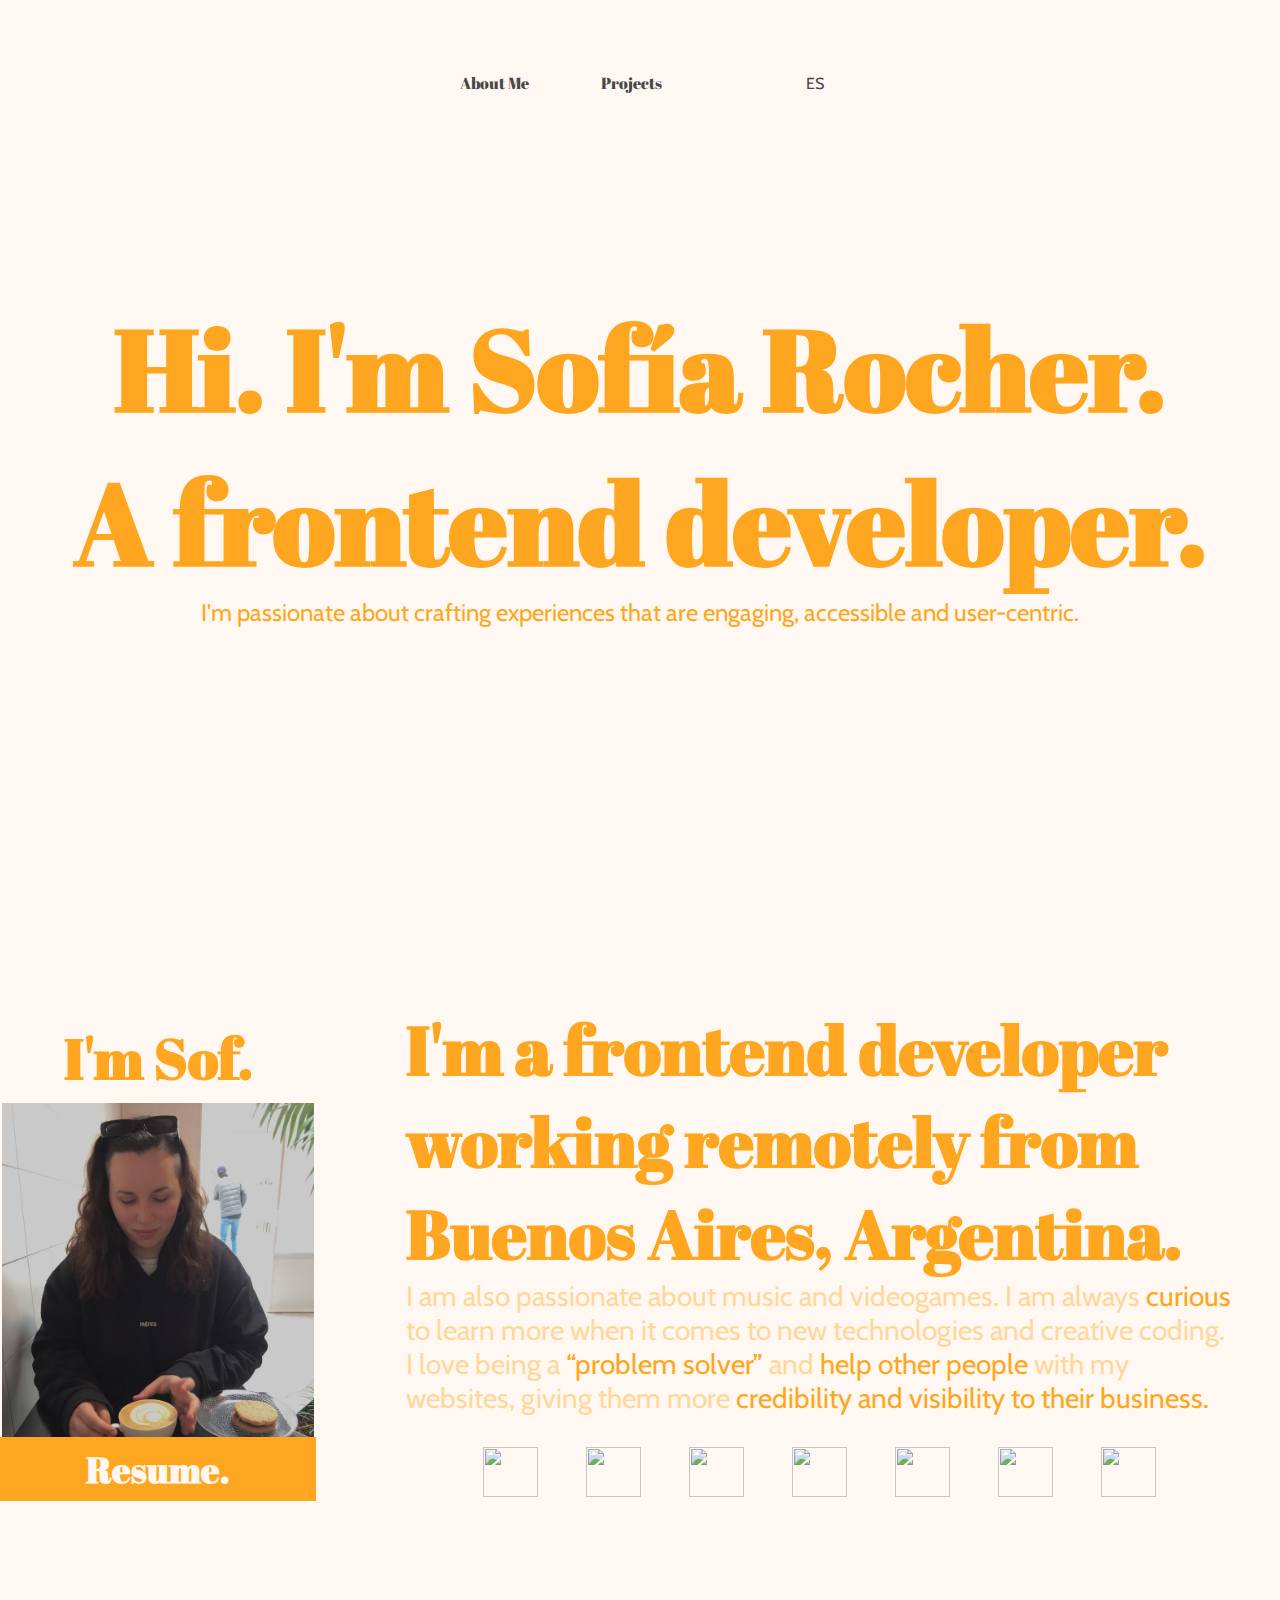
==== en.html @ 91e588a4 "update" ====
<!DOCTYPE html>
<html lang="en">
<head>
    <meta charset="UTF-8">
    <meta name="viewport" content="width=device-width, initial-scale=1.0">
    <link rel="preconnect" href="https://fonts.googleapis.com">
    <link rel="preconnect" href="https://fonts.gstatic.com" crossorigin>
    <link href="https://fonts.googleapis.com/css2?family=Abril+Fatface&display=swap" rel="stylesheet">
    <link rel="preconnect" href="https://fonts.googleapis.com">
    <link rel="preconnect" href="https://fonts.gstatic.com" crossorigin>
    <link href="https://fonts.googleapis.com/css2?family=Cabin&display=swap" rel="stylesheet">
    <script src="https://kit.fontawesome.com/5a0b75ca10.js" crossorigin="anonymous"></script>
    <link rel="stylesheet" href="styles.css">
    <script src="app.js" defer></script>
    <title>Sofia Rocher</title>
</head>
<body class="light">
    <section id="home" >
        <nav class="navbar__container dark">
            <ul class="navbar__container--links title">
                <li class="navbar__container--link"><a href="#about">About Me</a></li>
                <li class="navbar__container--link"><a href="#proyecto">Projects</a></li>
                <li class="navbar__container--link">
                    <i class="fa-solid fa-moon"></i>
                </li>
                <li class="navbar__container--link text"><a href="index.html">ES</a></li>
            </ul>
        </nav>
        <div class="home__title orange">
            <h4 class="title home__title--intro">Hi. I'm Sofía Rocher.<br> A frontend developer. </h4>
            <p class="home__para text">I'm  passionate about crafting experiences that are engaging, accessible and user-centric. </p>
        </div>
    </section>
    <section id="about" class="row">
        <div class="about__me">
            <h4 class="about__me--title orange title">I'm Sof.</h4>
            <img src="assets/me.jpg" alt="" class="about__me--pic">
            <h5 class="about__cv"><a class="about__me--text-en light title" href="/assets/Sofía Rocher - Resume.pdf" target="_blank">Resume.</a></h5>
            <div class="about__me-container--links">
                <ul class="about__me--links">
                    <li><a href="https://www.linkedin.com/in/sofiarocher/" target="_blank"><i class="fa-brands fa-linkedin-in"></i></a></li>
                    <li><a href="mailto:sofirocher_@hotmail.com" target="_blank"><i class="fa-regular fa-envelope"></i></a></li>
                    <li><a href="https://github.com/sofiarocher" target="_blank"><i class="fa-brands fa-github"></i></a></li>
                </ul>
            </div>
        </div>
        <div class="about__text">
            <h4 class="orange about__text--title title">I'm a frontend developer working remotely from Buenos Aires, Argentina.</h4>
            <p class="light-orange about__text--para text">I am also passionate about music and videogames. I am always <span class="orange">curious</span> to learn more when it comes to new technologies and creative coding. 
                    I love being a <span class="orange">“problem solver”</span> and <span class="orange"> help other people </span> with my websites, giving them more <span class="orange">credibility and visibility to their business.</span> 
            </p>                 
            <div class="tech__stack--list">
                <div class="tech__stack--container">
                    <figure class="tech__stack--img">
                        <img src="https://cdn.worldvectorlogo.com/logos/html-1.svg" alt="">
                    </figure>
                    <b class="tech__stack--para html--text text">HTML</b>
                </div>
                <div class="tech__stack--container">
                    <figure class="tech__stack--img">
                        <img src="https://upload.wikimedia.org/wikipedia/commons/thumb/6/62/CSS3_logo.svg/250px-CSS3_logo.svg.png" alt=""> 
                    </figure>
                    <b class="tech__stack--para css--text text">CSS</b>
                </div>
                <div class="tech__stack--container">
                    <figure class="tech__stack--img">
                        <img src="https://upload.wikimedia.org/wikipedia/commons/thumb/6/6a/JavaScript-logo.png/800px-JavaScript-logo.png" alt="">
                    </figure>
                    <b class="tech__stack--para js--text text">Javascript</b>
                </div>
                <div class="tech__stack--container">
                    <figure class="tech__stack--img">
                        <img src="https://upload.wikimedia.org/wikipedia/commons/thumb/a/a7/React-icon.svg/2300px-React-icon.svg.png" alt="">
                    </figure>
                    <b class="tech__stack--para react--text text">React</b>
                </div>
                <div class="tech__stack--container">
                    <figure class="tech__stack--img">
                        <img src="https://upload.wikimedia.org/wikipedia/commons/4/46/Touchicon-180.png" alt="">
                    </figure>
                    <b class="tech__stack--para fire--text text">Firebase</b>
                </div>
                <div class="tech__stack--container">
                    <figure class="tech__stack--img">
                        <img src="https://upload.wikimedia.org/wikipedia/commons/d/dc/Logo_material_design.svg" alt="">
                    </figure>
                    <b class="tech__stack--para material--text text">Material UI</b>
                </div>
                <div class="tech__stack--container">
                    <figure class="tech__stack--img">
                        <img src="https://upload.wikimedia.org/wikipedia/commons/thumb/0/03/Git_format.png/640px-Git_format.png" alt="">
                    </figure>
                    <b class="tech__stack--para git--text text">Git Control</b>
                </div>
            </div>    
        </div>
    </section>
    
</body>
</html>
---- styles.css ----
* {
    margin: 0;
    padding: 0;
    box-sizing: border-box;
    scroll-behavior: smooth;
}

.orange {
    color: #ffa620
}

.dark {
    color: #474747
}

.light {
    background-color: #fff8f2;
    color: #fff8f2;
}

.light-orange {
    color: #ffd79a;
}

.title {
    font-family: 'Abril Fatface';
}

.text {
    font-family: 'Cabin', sans-serif;
}

.row {
    max-width: 1400px;
    margin: 0 auto;
}

a {
    text-decoration: none;
    color: #474747;
}


/* home */
#home {
    margin-top: 68px;
    position: relative;
}
.navbar__container {
    max-width: 400px;
    margin: auto;
    padding: 4px 16px;
    position: static;
}

.navbar__container--links {
    display: flex;
    justify-content: space-between;
    align-items: center;
    flex-direction: row;
    list-style-type: none;
    margin-left: 4px;
}

.home__title {
    display: flex;
    align-items: center;
    justify-content: center;
    flex-direction: column;
    text-align: center;
    height: 80vh;
}

.home__title--intro {
    font-size: 114px;
}

.home__para {
    font-size: 24px;
}

/* about */

#about {
    display: flex;
    align-items: center;
    justify-content: center;
    text-align: center;
    height: 100vh;
}

.about__me {
    margin-right: 90px;
}

.about__me--title {
    font-size: 56px;
    margin-bottom: 8px;
}

.about__me--pic {
    height: 350px;
}

.about__cv {
    display: flex;
    align-items: center;
    justify-content: center;
    height: 24px; 
}

.about__me--text {
    font-size: 36px;
    text-decoration: none;
    background-color: #ffa620;
    padding: 8px 53px; 
}

.about__me--text-en {
    font-size: 36px;
    text-decoration: none;
    background-color: #ffa620;
    padding: 8px 86px; 
}

.about__me--links {
    list-style: none;
    display: flex;
    font-size: 36px;
    width: 250px;
    justify-content: space-around;
    align-items: center;
    margin-top: 36px;
    margin-left: 28px;
    text-decoration: none;
}

.about__me--links li a i {
    color: #ffd79a;
}

.about__me--links li a:hover i {
    color: #ffa620;
}

.about__text {
    width: 1300px;
    margin-right: 48px;
    text-align: start;
}

.about__text--title {
    font-size: 68px;
}

.about__text--para {
    font-size: 28px;
}

.tech__stack--list {
    display: flex;
    flex-wrap: nowrap;
    justify-content: center;
}

.tech__stack--container {
    display: flex;
    justify-content: center;
    position: relative;
}

.tech__stack--img {
    margin: 32px 24px;
    text-align: center;    
    transition: all 300ms;
}

.tech__stack--container:hover .tech__stack--img:hover {
    filter: brightness(75%);
    opacity: 0.85;
    transform: scale(0.9);
}

.tech__stack--img img {
    width: 55px;
    height: 50px;
    opacity: 0.9;
}

.tech__stack--para {
    position: absolute;
    bottom: 0;
    transform: scale(0);
    transition: all 300ms;
    font-size: 14px;
    opacity: 0; 
}   

.tech__stack--container:hover .tech__stack--para {
    transform: scale(1);
    opacity: 1;
} 

.html--text {
    color: #ee600e;
}

.css--text {
    color: rgb(22, 75, 234);
}

.js--text {
    color: rgb(239, 197, 12);
}

.react--text {
    color: rgb(17, 218, 244);
}
.fire--text {
    color: rgb(244, 131, 17);
}
.git--text {
    color: rgb(57, 57, 57);
}
.material--text {
    color: rgb(14, 79, 164);
}
.api--text {
    color: rgb(57, 57, 57);
}
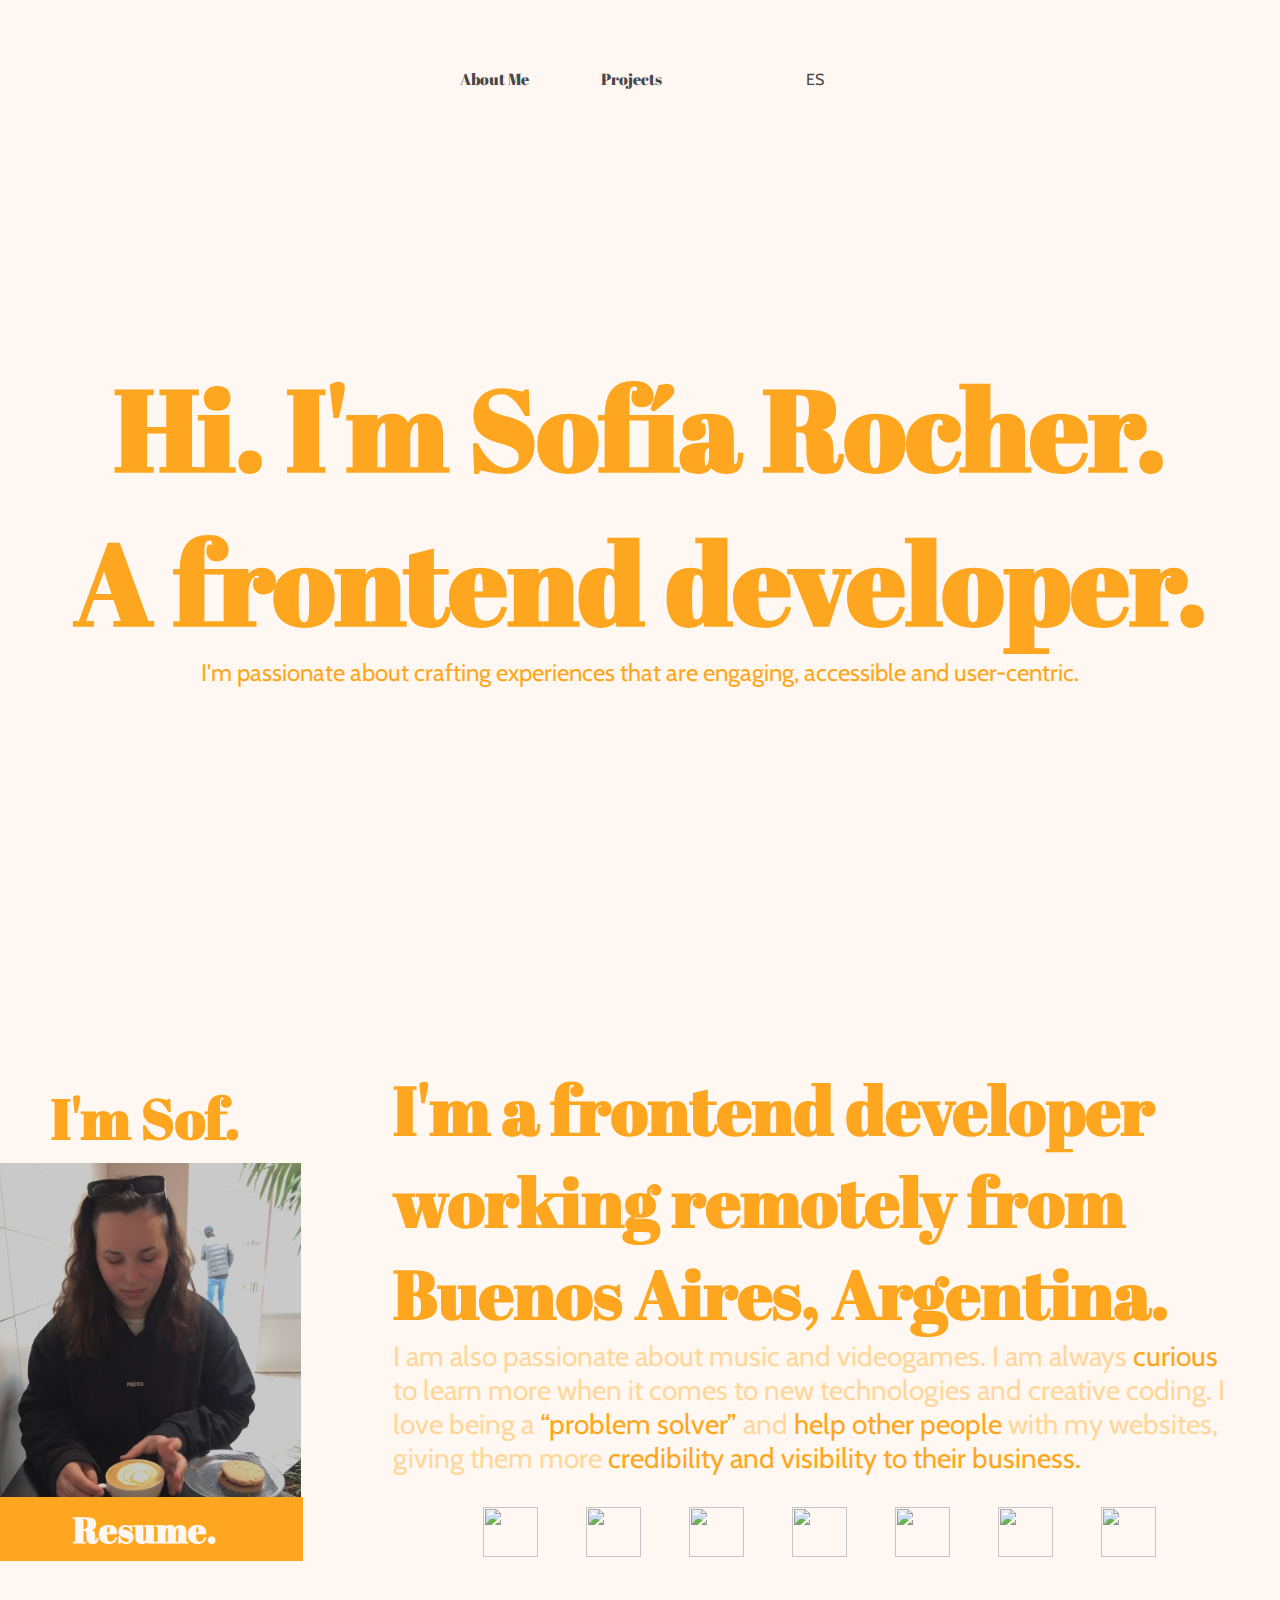
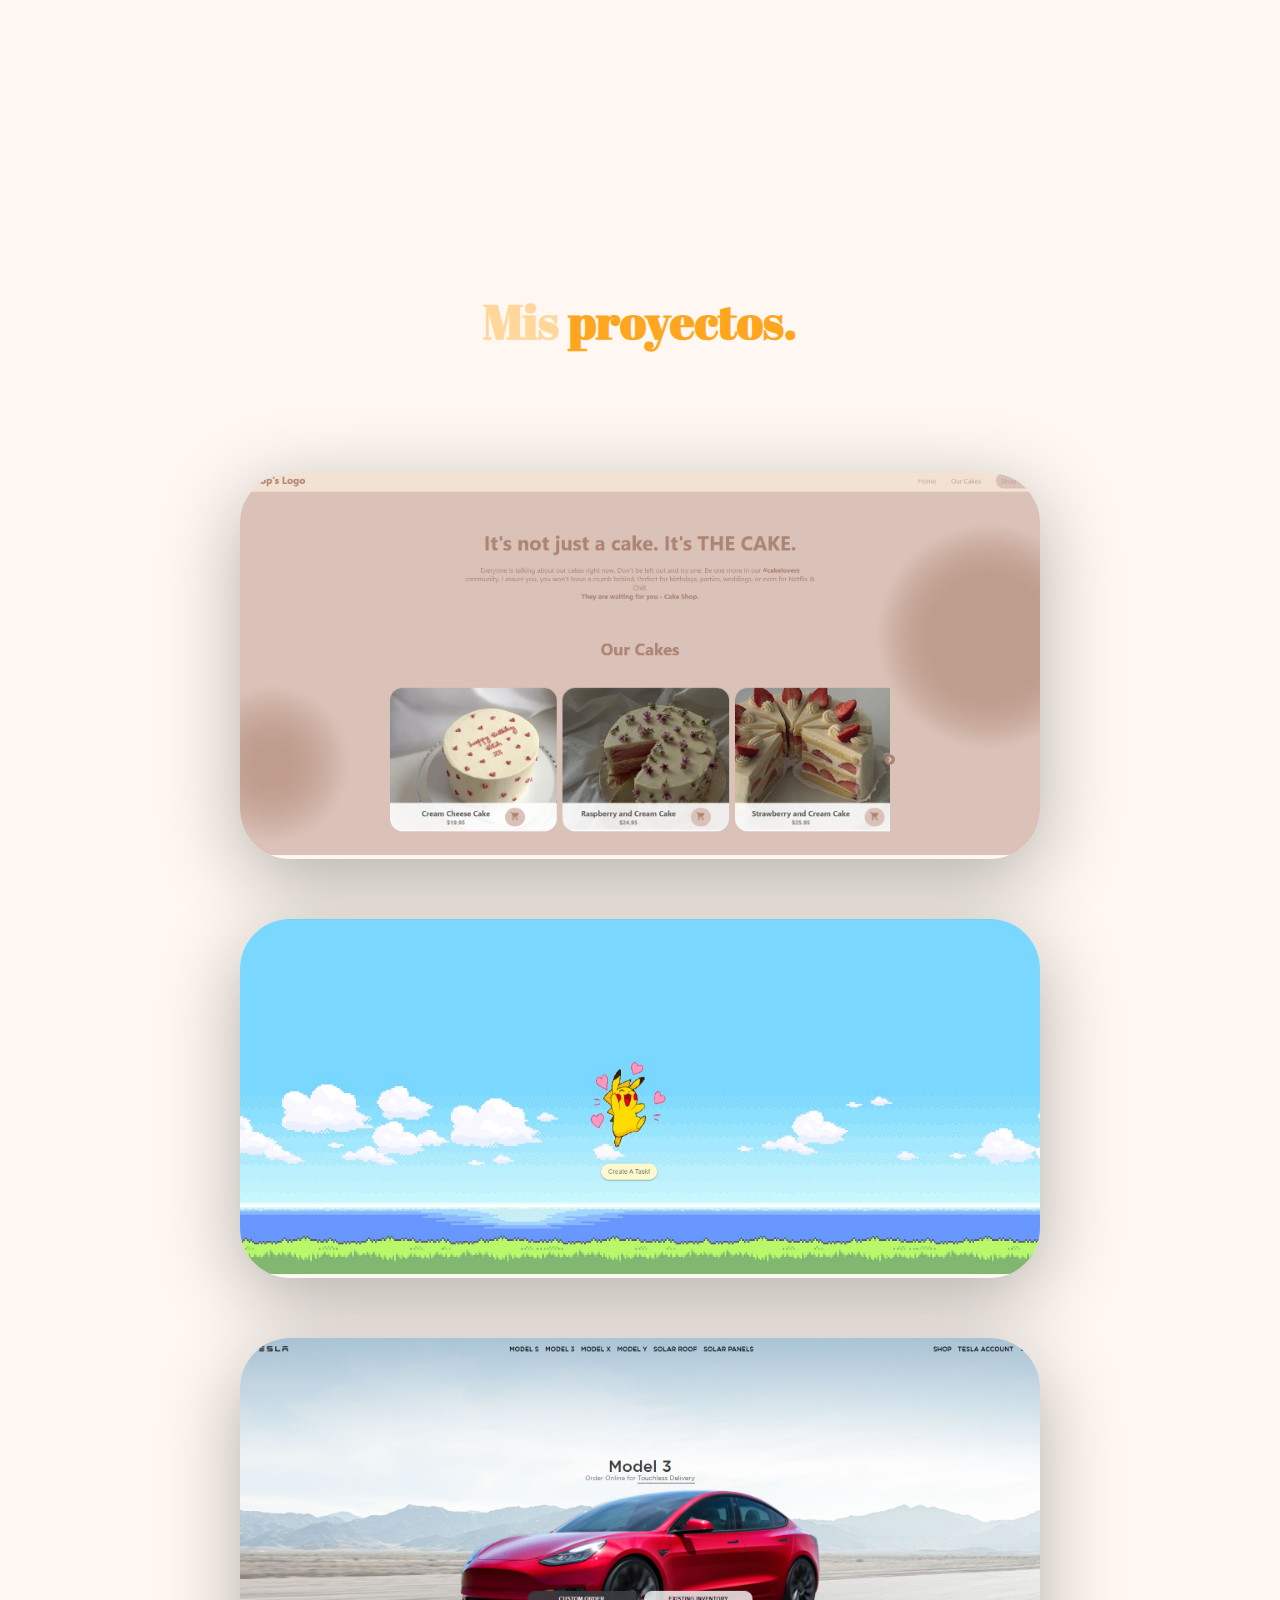
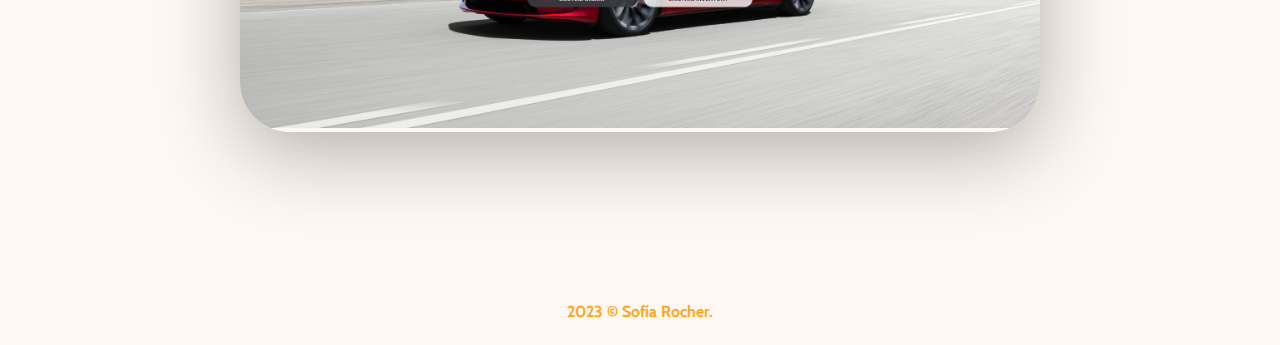
==== commit 9be97b2e: "updated" ====
--- a/en.html
+++ b/en.html
@@ -20,7 +20,7 @@
             <ul class="navbar__container--links title">
                 <li class="navbar__container--link"><a href="#about">About Me</a></li>
                 <li class="navbar__container--link"><a href="#proyecto">Projects</a></li>
-                <li class="navbar__container--link">
+                <li class="navbar__container--link" onclick="toggleContrast()">
                     <i class="fa-solid fa-moon"></i>
                 </li>
                 <li class="navbar__container--link text"><a href="index.html">ES</a></li>
@@ -95,6 +95,101 @@
             </div>    
         </div>
     </section>
+    <section id="projects">
+        <div class="project__container row container">
+            <h3 class="project__title title light-orange">
+                Mis <span class="orange">proyectos.</span>
+            </h3>
+            <ul class="project__list">
+                <li class="project">
+                    <div class="project__wrapper">
+                        <img src="assets/ecommerce-web.png" class="project__img" alt="">
+                        <div class="project__wrapper--bg"></div>
+                        <div class="project__description">
+                            <h3 class="project__description--title title">
+                                E-Commerce Cake Shop
+                            </h3>
+                            <h4 class="project__description--sub-title text">
+                                Html, CSS, Javascript, React
+                            </h4>
+                            <p class="project__description--para text">
+                                This is a e-commerce cake shop. I worked with a fake API for the cakes, and it has a dynamic slide with Javascript. 
+                                Deploy on Firebase.
+                                It's responsive.
+                                It's not done yet, I am working on the shop cart page.
+                            </p>
+                            <div class="project__description--links">
+                                <a href="https://github.com/sofiarocher/ecommerce-bakery" class="project__description--link">
+                                    <i class="fab fa-github"></i>
+                                </a>
+                                <a href="https://ecommerce-cakeshop.web.app/" class="project__description--link">
+                                    <i class="fas fa-link"></i>
+                                </a>
+                            </div>
+                        </div>
+                    </div>
+                </li>
+                <li class="project">
+                    <div class="project__wrapper">
+                        <img src="assets/poke-web.png" class="project__img" alt="">
+                        <div class="project__wrapper--bg"></div>
+                        <div class="project__description">
+                            <h3 class="project__description--title title">
+                                Task Manager
+                            </h3>
+                            <h4 class="project__description--sub-title text">
+                                Html, Material UI, Javascript, React
+                            </h4>
+                            <p class="project__description--para text">
+                                This is a pokemon task manager. The pokemons are loaded thanks to an API.
+                                You can create a task and delete it. 
+                                Deploy on Firebase.
+                                It's only for PC.
+                            </p>
+                            <div class="project__description--links">
+                                <a href="https://github.com/sofiarocher/my-pokemon" class="project__description--link">
+                                    <i class="fab fa-github"></i>
+                                </a>
+                                <a href="https://poketask-b6745.web.app/" class="project__description--link">
+                                    <i class="fas fa-link"></i>
+                                </a>
+                            </div>
+                        </div>
+                    </div>
+                </li>
+                <li class="project">
+                    <div class="project__wrapper">
+                        <img src="assets/tesla-page.png" class="project__img" alt="">
+                        <div class="project__wrapper--bg"></div>
+                        <div class="project__description">
+                            <h3 class="project__description--title title">
+                                Tesla Clone
+                            </h3>
+                            <h4 class="project__description--sub-title text">
+                                 Html, CSS, Javascript, React
+                            </h4>
+                            <p class="project__description--para text">
+                                This is a clone from Tesla, it has authentication with firebase, you can create an account, sign in, log in and log out! It is responsive and it was made with HTML, CSS, JS and React. 
+                            </p>
+                            <div class="project__description--links">
+                                <a href="https://github.com/sofiarocher/teslaclone" class="project__description--link" target="_blank">
+                                    <i class="fab fa-github"></i>
+                                </a>
+                                <a href="https://teslaclone-sofiarocher.netlify.app/" class="project__description--link" target="_blank">
+                                    <i class="fas fa-link"></i>
+                                </a>
+                            </div>
+                        </div>
+                    </div>
+                </li>
+            </ul>
+        </div>
+    </section>
+    <footer class="footer__desc">
+        <h4 class="footer__copy orange text">
+            2023 &copy; Sofía Rocher.
+        </h4>
+    </footer>
     
 </body>
 </html>--- a/styles.css
+++ b/styles.css
@@ -31,6 +31,13 @@
 }
 
 .row {
+    width: 100%;
+    max-width: 1100px;
+    margin: 0 auto;
+    padding: 0 12px;
+}
+
+.row-about {
     max-width: 1400px;
     margin: 0 auto;
 }
@@ -40,16 +47,321 @@
     color: #474747;
 }
 
+li {
+    list-style-type: none;
+}
+
+.container {
+    padding: 50px 0;
+    width: 100%;
+}
+
+.click {
+    cursor: pointer;
+}
+
+html {
+    scroll-behavior: smooth;
+}
+
+input, textarea {
+    width: 100%;
+    background-color: #242424;
+    color: white;
+    outline: none;
+    border: 1px solid #c0c4cc;
+    border-top: none;
+    border-left: none;
+    border-right: none;
+    transition: all 300ms ease;
+}
+
+input:hover, textarea:hover {
+    border-color: #dcdfe6;
+}
+
+input:focus, textarea:focus {
+    border-color: #f06449;
+}
+
+label {
+    font-size: 14px;
+    font-weight: bold;
+}
+
+textarea {
+    resize: vertical;
+    height: 100px;
+    margin-top: 8px;
+}
+/* dark theme */
+.dark-theme .navbar__container,
+.dark-theme #home,
+.dark-theme #about,
+.dark-theme .row-about,
+.dark-theme ,
+.dark-theme #projects,
+.dark-theme .footer__desc{
+    background-color: #242424;
+}
+
+.dark-theme i,
+.dark-theme nav a,
+.dark-theme .about__title,
+.dark-theme .about__container,
+.dark-theme .tech__stack--title,
+.dark-theme .project__title,
+.dark-theme .header__para,
+.dark-theme .git--text {
+    color: rgb(216, 216, 216);
+}
+
+.dark-theme .modal__title,
+.dark-theme .form__item,
+.dark-theme .modal__sub-title,
+.dark-theme .input,
+.dark-theme .fa-spinner,
+.dark-theme .modal__exit { 
+    color:#242424
+}
+
+.dark-theme .project__wrapper {
+    box-shadow: 0 20px 80px 0 rgba(255, 255, 255, 0.1);
+}
+
+.dark-theme .scroll__icon {
+    border-color: white;
+}
+
+.dark-theme .scroll__icon::after,
+.dark-theme .link__hover-effect--black::after,
+.dark-theme .modal__contact,
+.dark-theme textarea, 
+.dark-theme input,
+.dark-theme .modal__overlay{
+    background-color:  white;
+}
+
+.dark-theme .shape {
+    z-index: 0;
+   filter: contrast(1%);
+}
+
+/* header */
+
+#landing-page {
+    min-height: 100vh;
+}
+
+.mail__btn {
+    height: 70px;
+    width: 70px;
+    color: #fff;
+    background: #f98a1a;
+    border-radius: 70px;
+    position: fixed;
+    right: 40px;
+    bottom: 32px;
+    border: none;
+    box-shadow: 0 12px 48px 0 rgb(0, 0, 0, 0.45);
+    font-size: 32px;
+    z-index: 100;
+    transition: all 450ms ease;
+}
+
+.mail__btn:hover {
+    transform: scale(1.2);
+}
+
+.scroll {
+    position: absolute;
+    bottom: 20px;
+    left: 50%;
+    transform: translateX(-50%);
+}
+
+.scroll__icon {
+    width: 20px;
+    height: 30px;
+    border: 2px solid #242424;
+    border-radius: 24px;
+    display: flex;
+    justify-content: center;
+    align-items: center;
+}
+
+.scroll__icon::after {
+    content: "";
+    width: 4px;
+    height: 8px;
+    background-color: #242424;
+    border-radius: 2px;
+    animation: scroll 1000ms infinite alternate-reverse;
+}
+
+@keyframes scroll {
+    0% {
+        transform: translateY(3px);
+    }
+    100% {
+        transform: translateY(-3px);
+    }
+}
+
+/* modal */
+.modal {
+    position: absolute;
+    top: 50%;
+    left: 50%;
+    transform: translate(-50%, -50%);
+    max-width: 1100px;
+    height: 700px;
+    border-radius: 20px;
+    overflow: hidden;
+    display: flex;
+    visibility: hidden;
+    z-index: -1;
+    transition: visibility 1s, z-index 1s, box-shadow 0.5s ease;
+  }
+  .modal--open .modal{
+    z-index: 60;
+    box-shadow: 0 20px 80px 0 rgb(0, 0, 0, 0.55);
+    visibility: visible;
+  }
+
+  .modal__half {
+    padding: 40px 72px;
+    display: flex;
+    flex-direction: column;
+    justify-content: center;
+    position: relative;
+    transition: all 300ms ease-in;
+  }
+  
+  .modal--open .modal__contact
+  {
+    transform: translateX(0%);
+  }
+  
+  .modal__contact {
+    transform: translateX(110%);
+    background-color: #242424;
+    color: white;
+  }
+  
+  .modal__title {
+    font-size: 40px;
+  }
+  
+  .modal__sub-title {
+    margin: 12px 0 24px 0;
+    font-size: 14px;
+  }
+  
+  .modal__para {
+    margin-bottom: 12px;
+    line-height: 1.75;
+  }
+
+.form__item {
+    margin-bottom: 20px;
+}
+
+.form__submit {
+    background-color: #f98a1a;
+    border: 2px solid #f98a1a;
+    color: white;
+    font-weight: bold;
+    width: 100%;
+    max-width: 240px;
+    padding: 12px 24px;
+    font-size: 20px;
+    border-radius: 40px;
+    transition: all 300ms ease;
+}
+
+.form__submit:hover {
+    border-color: #fff;
+    background-color: transparent;
+}
+
+.form__submit:active {
+    border-color: #ee600e;
+    color: #ee600e;
+}
+
+.modal__overlay {
+    position: absolute;
+    top: 0;
+    left: 0;
+    width: 100%;
+    height: 100%;
+    display: none;
+    align-items: center;
+    justify-content: center;
+}
+
+.modal__overlay--loading {
+    background-color: #242424;
+    font-size: 80px;
+    z-index: -1;
+}
+
+.modal__overlay--success {
+    background-color: #ffa620;
+    font-size: 40px;
+    font-weight: 700;
+    text-align: center;
+    padding: 28px;
+    z-index: -1;
+    color: #fff;
+}
+
+.modal__overlay--visible {
+    z-index: 1;
+    display: flex;
+}
+
+.fa-spinner {
+    animation: spinner 750ms infinite linear;
+}
+
+@keyframes spinner {
+    0% {
+        transform: rotate(0);
+    }
+    100% {
+        transform: rotate(360deg);
+    }
+}
+
+.modal__exit {
+    position: absolute;
+    top: 30px;
+    right: 40px;
+    color: #fff;
+    font-size: 36px;
+    z-index: 100;
+}
+
+.modal--open .navbar__container,
+.modal--open .scroll, 
+.modal--open .home__title {
+    opacity: 0;
+    visibility: hidden;
+    transition: all 400ms;
+}
+
 
 /* home */
+
 #home {
-    margin-top: 68px;
     position: relative;
 }
 .navbar__container {
     max-width: 400px;
     margin: auto;
-    padding: 4px 16px;
+    padding: 68px 16px;
     position: static;
 }
 
@@ -90,12 +402,12 @@
 }
 
 .about__me {
-    margin-right: 90px;
+    padding-right: 90px;
 }
 
 .about__me--title {
     font-size: 56px;
-    margin-bottom: 8px;
+    padding-bottom: 8px;
 }
 
 .about__me--pic {
@@ -116,6 +428,10 @@
     padding: 8px 53px; 
 }
 
+.about__me--text:hover {
+    color: #ffd79a;
+}
+
 .about__me--text-en {
     font-size: 36px;
     text-decoration: none;
@@ -123,6 +439,10 @@
     padding: 8px 86px; 
 }
 
+.about__me--text-en:hover {
+    color: #ffd79a;
+}
+
 .about__me--links {
     list-style: none;
     display: flex;
@@ -130,8 +450,8 @@
     width: 250px;
     justify-content: space-around;
     align-items: center;
-    margin-top: 36px;
-    margin-left: 28px;
+    padding-top: 36px;
+    padding-left: 28px;
     text-decoration: none;
 }
 
@@ -144,8 +464,8 @@
 }
 
 .about__text {
-    width: 1300px;
-    margin-right: 48px;
+    min-width: 900px;
+    padding-right: 48px;
     text-align: start;
 }
 
@@ -227,4 +547,105 @@
 }
 .api--text {
     color: rgb(57, 57, 57);
-}+}
+
+#projects {
+    padding: 60px;
+    position: relative;
+}
+
+.project__title {
+    text-align: center;
+    font-size: 48px;
+    margin-bottom: 60px;
+}
+
+.project {
+    margin-top: 60px;
+}
+
+.project__container {
+    display: flex;
+    flex-direction: column;
+    justify-content: center;
+    align-items: center;
+}
+
+.project__img {
+    width: 100%;
+    transition: all 450ms ease;
+}
+
+.project__wrapper {
+    position: relative;
+    border-radius: 50px;
+    box-shadow: 0 20px 80px 0 rgb(0, 0, 0, 0.3);
+    overflow: hidden;
+    max-width: 800px;
+}
+
+.project__wrapper:hover .project__description {
+    opacity: 1;
+    transform: translateY(-50%);
+}
+
+.project__wrapper:hover .project__img {
+    transform: scale(1.07);
+    filter: blur(5px);
+}
+
+.project__description {
+    position: absolute;
+    top: 50%;
+    left: 90px;
+    transform: translateY(-50%);
+    color: white;
+    max-width: 550px;
+    opacity: 0;
+    transition: opacity 300ms, transform 450ms ease;
+}
+
+.project__wrapper:hover .project__wrapper--bg {
+    opacity: 0.7;
+} 
+
+.project__wrapper--bg {
+    position: absolute;
+    top: 0;
+    left: 0;
+    width: 100%;
+    height: 100%;
+    background-color: #1c1d25;
+    opacity: 0;
+    transition: all 450ms ease;
+}
+
+.project__description--title {
+    font-size: 40px;
+}
+
+.project__description--sub-title {
+    margin-top: 8px;
+}
+
+.project__description--link {
+    color: white;
+    font-size: 20px;
+    margin-right: 16px;
+}
+
+.project__description--para {
+    margin: 16px 0;
+}
+  
+/* footer */
+
+.footer__desc {
+    padding: 24px;
+}
+
+.footer__copy {
+    text-align: center;
+    margin-top: 36px;
+} 
+
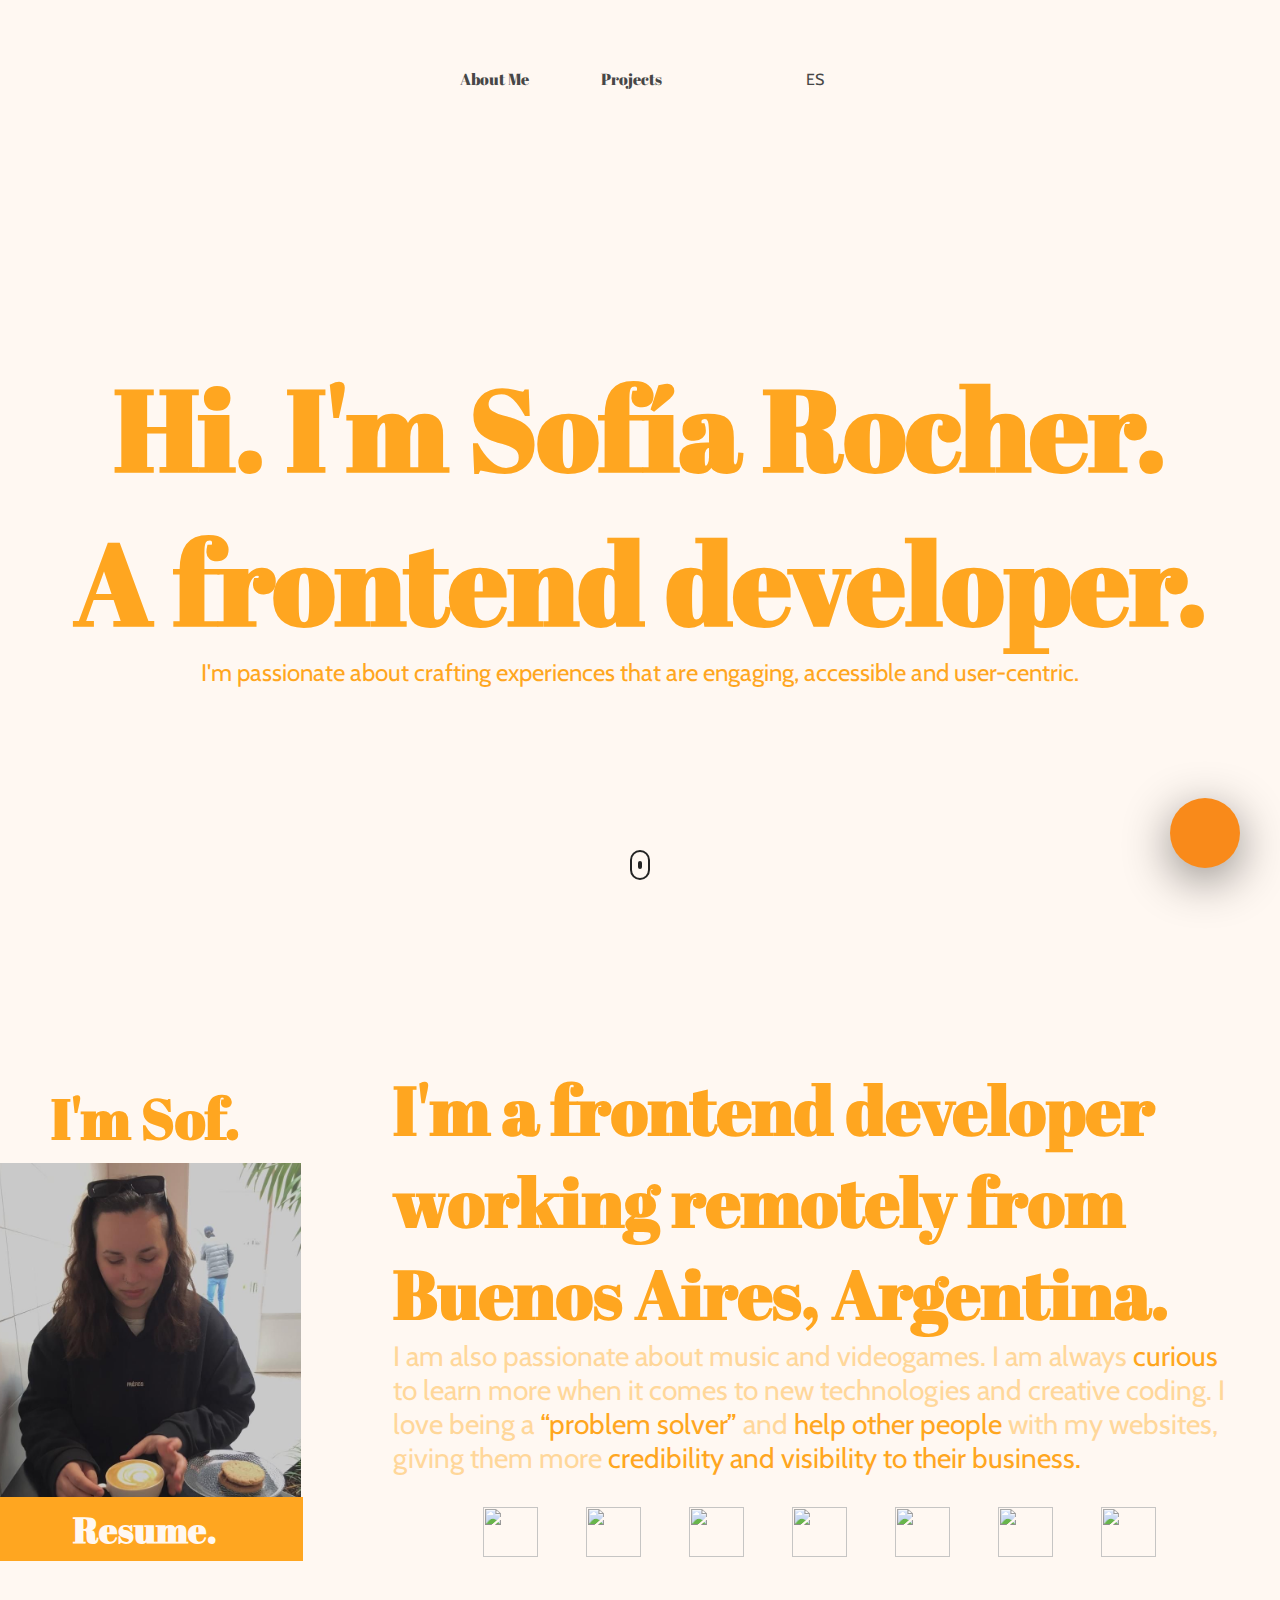
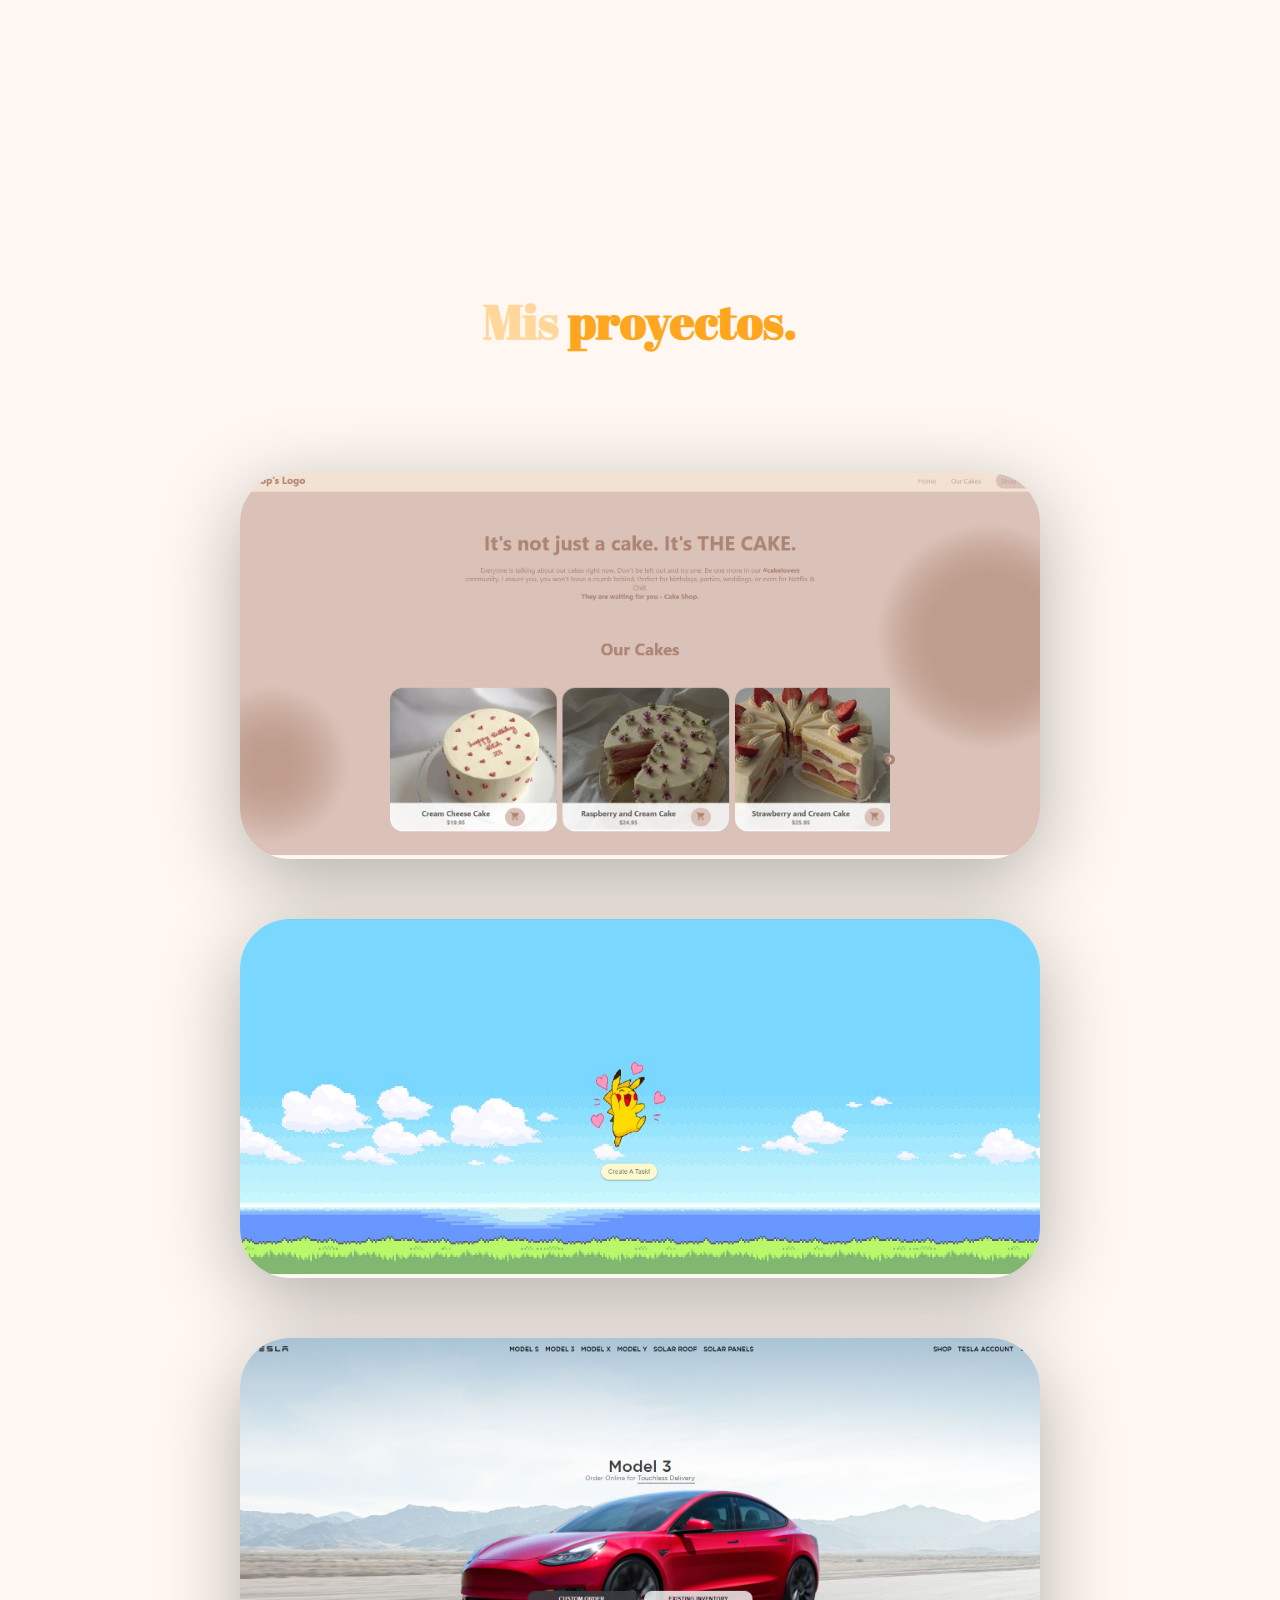
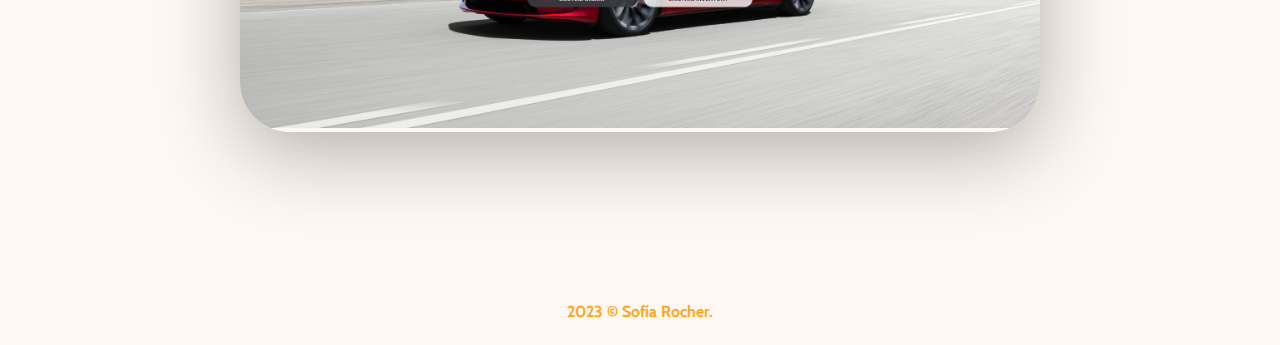
==== commit 6be2c6d4: "portfolio done and tablet responsive done" ====
--- a/en.html
+++ b/en.html
@@ -15,7 +15,6 @@
     <title>Sofia Rocher</title>
 </head>
 <body class="light">
-    <section id="home" >
         <nav class="navbar__container dark">
             <ul class="navbar__container--links title">
                 <li class="navbar__container--link"><a href="#about">About Me</a></li>
@@ -26,11 +25,56 @@
                 <li class="navbar__container--link text"><a href="index.html">ES</a></li>
             </ul>
         </nav>
+    <header id="landing-page" onmousemove="moveBackground(event)">
+        <a href="#">
+            <button class="mail__btn click" onclick="toggleModal()">
+                <i class="fas fa-envelope"></i>
+            </button>
+        </a>
         <div class="home__title orange">
             <h4 class="title home__title--intro">Hi. I'm Sofía Rocher.<br> A frontend developer. </h4>
             <p class="home__para text">I'm  passionate about crafting experiences that are engaging, accessible and user-centric. </p>
         </div>
-    </section>
+        <a href="#projects" class="scroll">
+            <div class="scroll__icon click"> </div>
+        </a>
+        <div class="modal">
+            <div class="modal__half modal__contact">
+                <h3 class="modal__title modal__title--contact title">
+                    <span class="orange">Contact me!</span> 
+                </h3>
+                <h4 class="modal__sub-title modal__sub-title--contact text">
+                    I'm available for new opportunities.
+                </h4>
+                <form id="contact__form" onsubmit="contact(event)">
+                    <div class="form__item">
+                        <label class="form__item--label text">Name</label>
+                        <input type="text" name="user_name" class="input" required></input>
+                    </div>
+                    <div class="form__item">
+                        <label class="form__item--label text">Email</label>
+                        <input type="email" name="user_email" class="input" required></input>
+                    </div>
+                    <div class="form__item">
+                        <label class="form__item--label text">Message</label>
+                        <textarea type="text" name="message" class="input" required></textarea>
+                    </div>
+                    <button id="contact__submit" class="form__submit text">
+                        Send it my way!
+                    </button>
+                </form>
+                <div class="modal__overlay modal__overlay--loading">
+                    <i class="fas fa-spinner"></i>
+                </div>
+                <div class="modal__overlay modal__overlay--success">
+                    Thank you for the message!
+                    <br> 
+                    I'll be in touch soon.
+                </div>
+                <i class="fas fa-times modal__exit click" onclick="toggleModal()"></i>
+            </div>
+        </div>
+    </header>
     <section id="about" class="row">
         <div class="about__me">
             <h4 class="about__me--title orange title">I'm Sof.</h4>
@@ -99,6 +143,8 @@
         <div class="project__container row container">
             <h3 class="project__title title light-orange">
                 Mis <span class="orange">proyectos.</span>
+                <span class="project__mobile text orange">Hold on touch devices to view information.</span>
+
             </h3>
             <ul class="project__list">
                 <li class="project">
--- a/styles.css
+++ b/styles.css
@@ -49,6 +49,11 @@
 
 li {
     list-style-type: none;
+}
+
+nav li:hover {
+    transform: scale(1.5);
+    transition: all 500ms ease-in-out;
 }
 
 .container {
@@ -149,9 +154,6 @@
 
 /* header */
 
-#landing-page {
-    min-height: 100vh;
-}
 
 .mail__btn {
     height: 70px;
@@ -355,9 +357,7 @@
 
 /* home */
 
-#home {
-    position: relative;
-}
+
 .navbar__container {
     max-width: 400px;
     margin: auto;
@@ -649,3 +649,88 @@
     margin-top: 36px;
 } 
 
+.project__mobile {
+    display: none;
+}
+
+/* responsive */
+
+@media (max-width:768px) {
+    body {
+        margin: 0 auto;
+    }
+    .navbar__container--links {
+        font-size: 16px;
+        padding: 4px;
+    }
+    .home__title {
+        height: 40vh;
+    }
+    .home__title--intro {
+        font-size: 50px;
+    }
+    .home__para {
+        font-size: 14px;
+    }
+    .scroll {
+        display: none;
+    }
+    #about {
+        display: flex;
+        flex-direction: column;
+        align-items: center;
+        justify-content: center;
+        padding-left: 70px;
+        height: 100vh;
+
+    }
+    .about__me--title {
+        font-size: 32px;
+    }
+    .about__me--pic {
+        width: 200px;
+        height: 230px;
+    }
+    .about__me--text {
+        font-size: 28px;
+        padding: 4px 20px;
+    }
+    .about__me--links{
+        font-size: 24px;
+        padding: 24px;
+    }
+    .about__text {
+        min-width: 400px;
+        max-width: 650px;
+        text-align: center;
+    }
+    .about__text--title {
+        font-size: 42px;
+    }
+    .about__text--para {
+        font-size: 22px;
+    }
+    .tech__stack--container{
+        max-width: 90px;
+    }
+    #projects {
+        margin: 0 auto;
+    }
+    .project__title {
+        font-size: 36px;
+    }
+    .project__mobile {
+        display: block;
+        font-size: 16px;
+        padding: 12px;
+    }
+    .project__description {
+        max-width: 400px;
+    }
+    .project__description--title {
+        font-size: 28px;
+    }
+    .project__description--para {
+        font-size: 16px;
+    }
+}
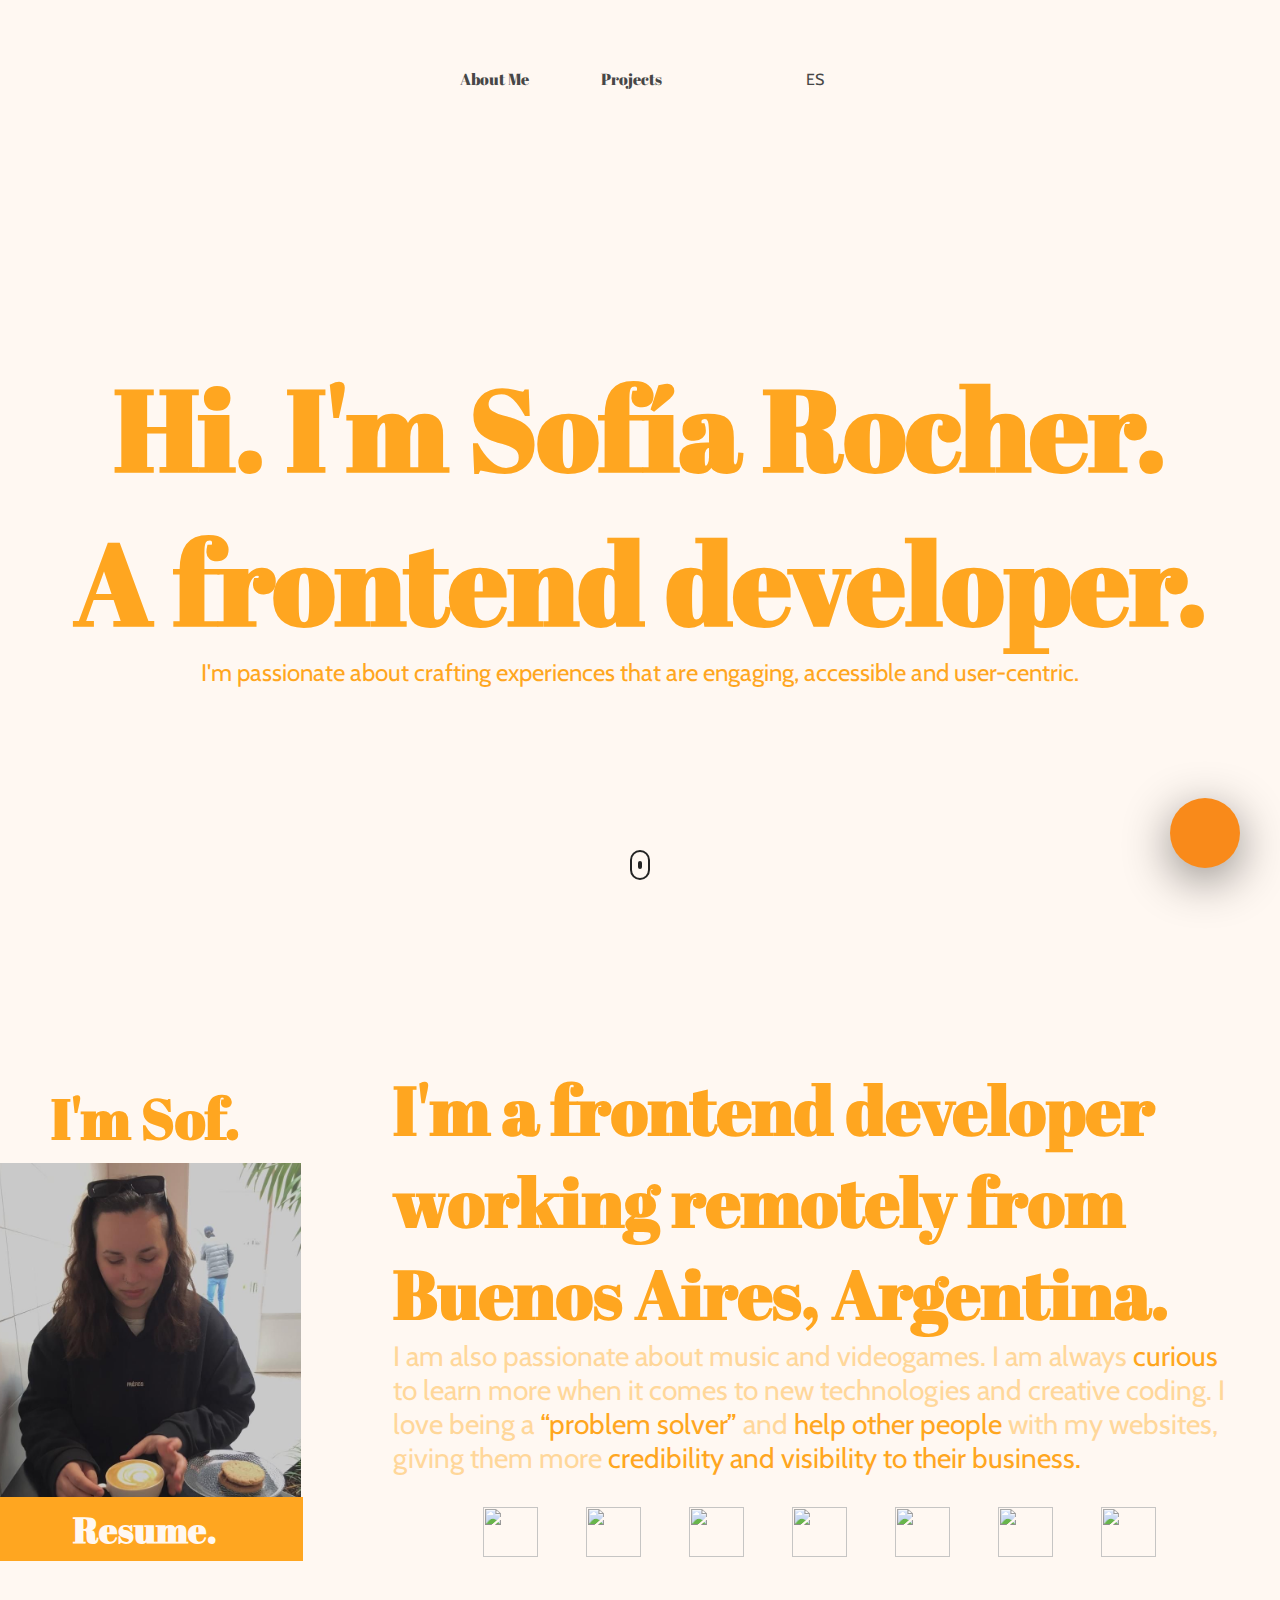
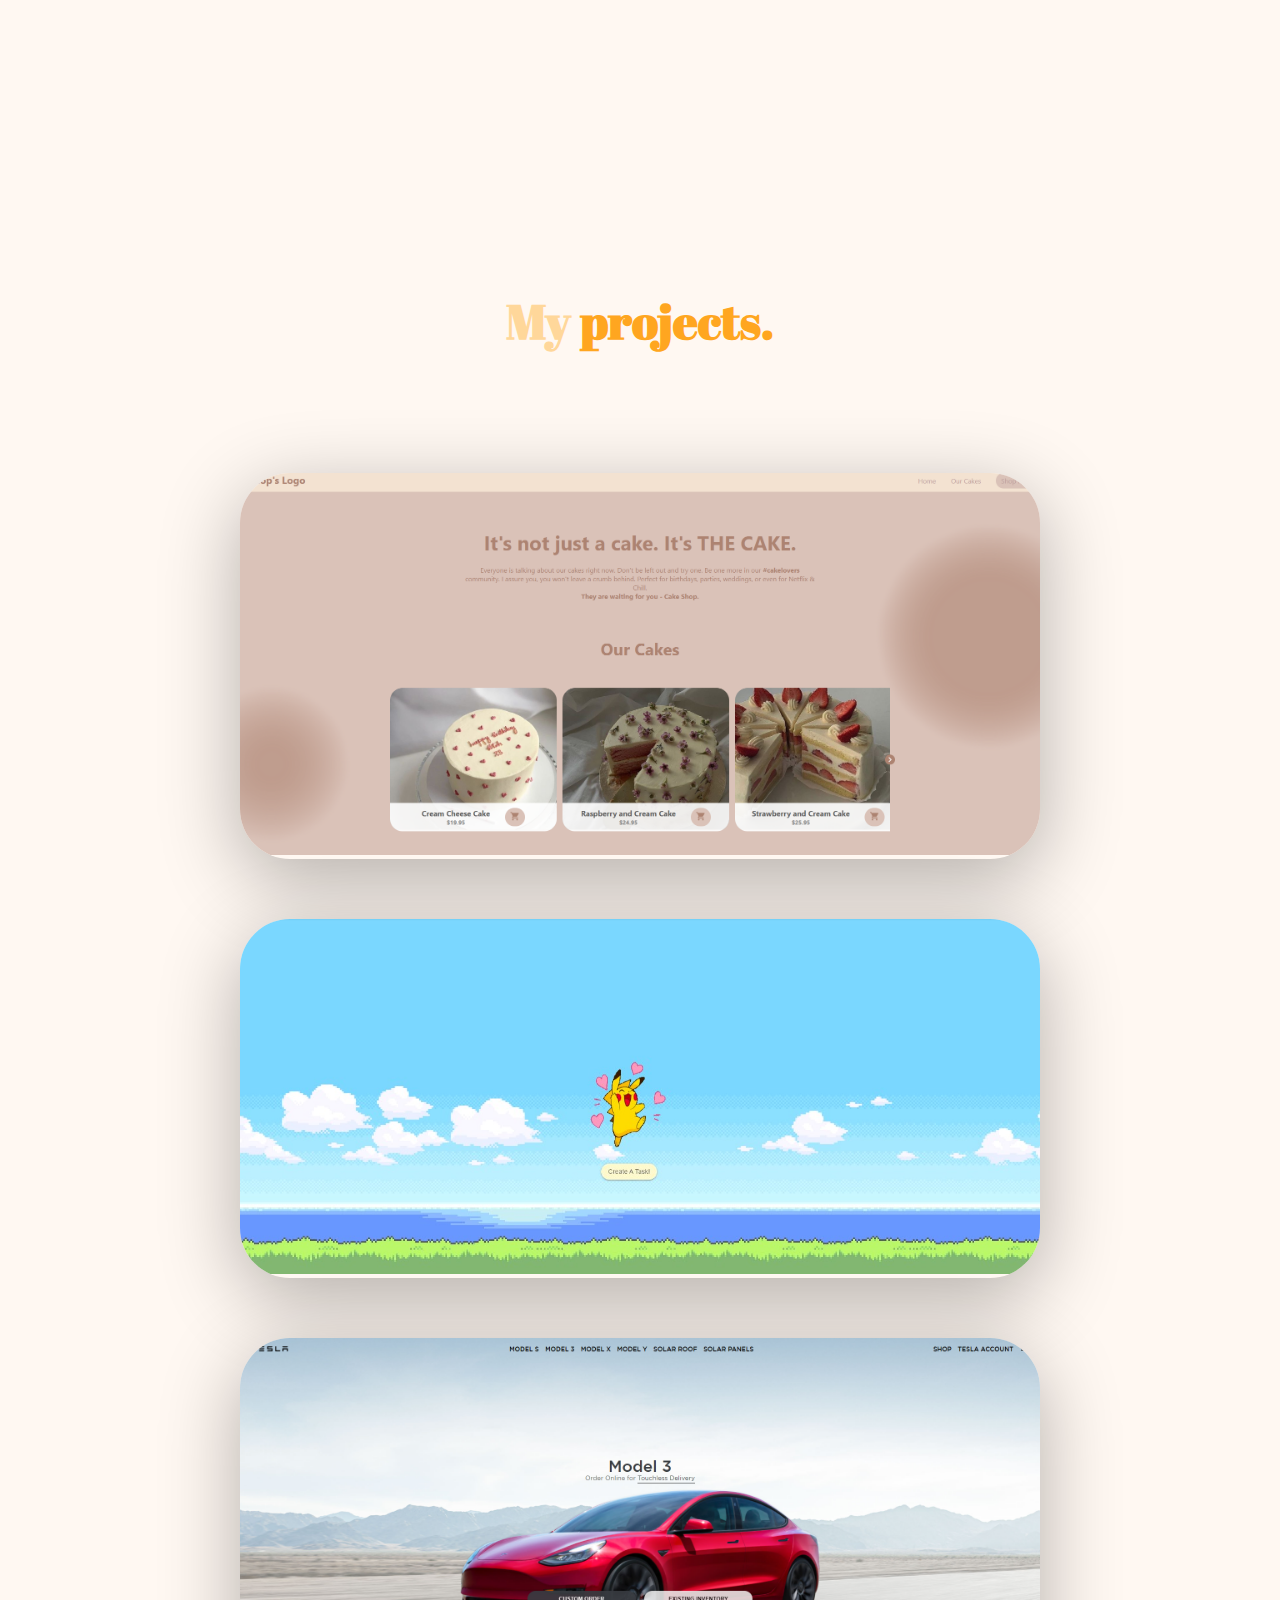
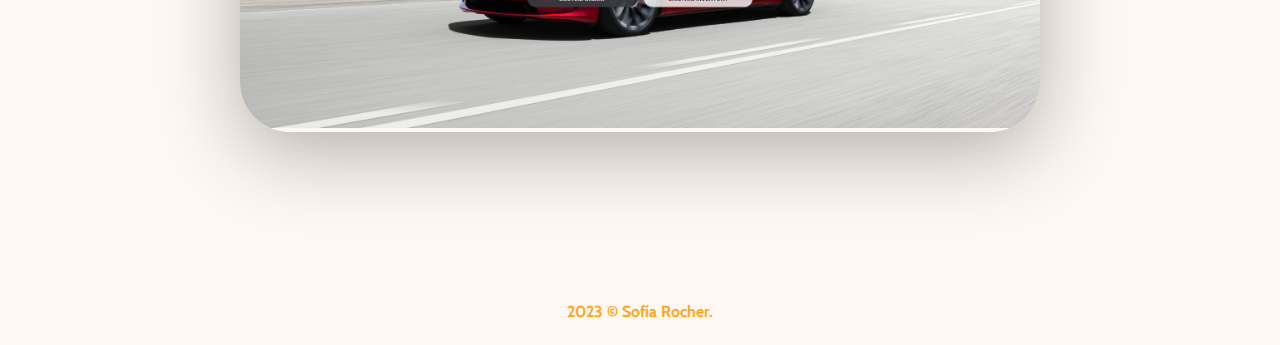
==== commit b3864107: "mobile resp" ====
--- a/en.html
+++ b/en.html
@@ -18,7 +18,7 @@
         <nav class="navbar__container dark">
             <ul class="navbar__container--links title">
                 <li class="navbar__container--link"><a href="#about">About Me</a></li>
-                <li class="navbar__container--link"><a href="#proyecto">Projects</a></li>
+                <li class="navbar__container--link"><a href="#projects">Projects</a></li>
                 <li class="navbar__container--link" onclick="toggleContrast()">
                     <i class="fa-solid fa-moon"></i>
                 </li>
@@ -142,7 +142,7 @@
     <section id="projects">
         <div class="project__container row container">
             <h3 class="project__title title light-orange">
-                Mis <span class="orange">proyectos.</span>
+                My<span class="orange"> projects.</span>
                 <span class="project__mobile text orange">Hold on touch devices to view information.</span>
 
             </h3>
--- a/styles.css
+++ b/styles.css
@@ -348,7 +348,8 @@
 
 .modal--open .navbar__container,
 .modal--open .scroll, 
-.modal--open .home__title {
+.modal--open .home__title, 
+.modal--open #about{
     opacity: 0;
     visibility: hidden;
     transition: all 400ms;
@@ -479,7 +480,7 @@
 
 .tech__stack--list {
     display: flex;
-    flex-wrap: nowrap;
+    flex-wrap: wrap;
     justify-content: center;
 }
 
@@ -656,12 +657,8 @@
 /* responsive */
 
 @media (max-width:768px) {
-    body {
-        margin: 0 auto;
-    }
-    .navbar__container--links {
+    .navbar__container--links a{
         font-size: 16px;
-        padding: 4px;
     }
     .home__title {
         height: 40vh;
@@ -734,3 +731,121 @@
         font-size: 16px;
     }
 }
+@media (max-width: 458px) {
+    .mail__btn {
+        width: 40px;
+        height: 40px;
+        font-size: 20px;
+        right: 80px;
+    }
+    body {
+        max-width: 300px;
+    }
+   .navbar__container {
+    display: flex;
+    justify-content: center;
+    align-items: center;
+   }
+   .navbar__container--links li{
+    padding-left: 16px;
+   }
+    .navbar__container--links a  {
+        font-size: 12px;
+    }
+    .navbar__container--links i {
+        font-size: 12px;
+    }
+    nav li:hover {
+        transform: none;
+    }
+    .home__title{
+        padding-left: 20px;
+    }
+    .home__title--intro {
+        font-size: 24px;
+    }
+    .home__para {
+        font-size: 12px;
+    }
+    .scroll {
+        display: none;
+    }
+    #about {
+        display: flex;
+        flex-direction: column;
+        align-items: center;
+        justify-content: center;
+        padding-left: 100px;
+        height: 120vh;
+    }
+    .about__me--title {
+        font-size: 20px;
+    }
+    .about__me--pic {
+        width: 150px;
+        height: 170px;
+    }
+    .about__me--text {
+        font-size: 16px;
+        padding: 6px 29px;
+    }
+    .about__me--links{
+        font-size: 16px;
+    }
+    .about__text {
+        min-width: 300px;
+        max-width: 300px;
+        text-align: center;
+        padding-right: 90px;
+    }
+    .about__text--title {
+        font-size: 20px;
+    }
+    .about__text--para {
+        font-size: 12px;
+    }
+    .tech__stack--img img {
+        width: 40px;
+        height: 36px;
+    }
+    .tech__stack--para {
+      font-size: 10px;
+    }
+    #projects {
+        margin-left:12px;
+    }
+    .project__title {
+        font-size: 24px;
+    }
+    .project__mobile {
+        display: block;
+        font-size: 10px;
+        padding: 12px;
+    }
+    .project__img{
+        width: 250px;
+    }
+    .project__description {
+        left: 30px;
+    }
+    .project__description--title {
+        font-size: 14px;
+    }
+    .project__description--sub-title{
+        font-size: 8px;
+        padding-bottom: 4px;
+    }
+    .project__description--para {
+        display: none;
+    }
+    .project__description--links i {
+        font-size: 12px;
+    }
+
+    .footer__desc {
+        padding-bottom: 50px;
+    }
+    .footer__copy{
+        font-size: 12px;
+    }
+}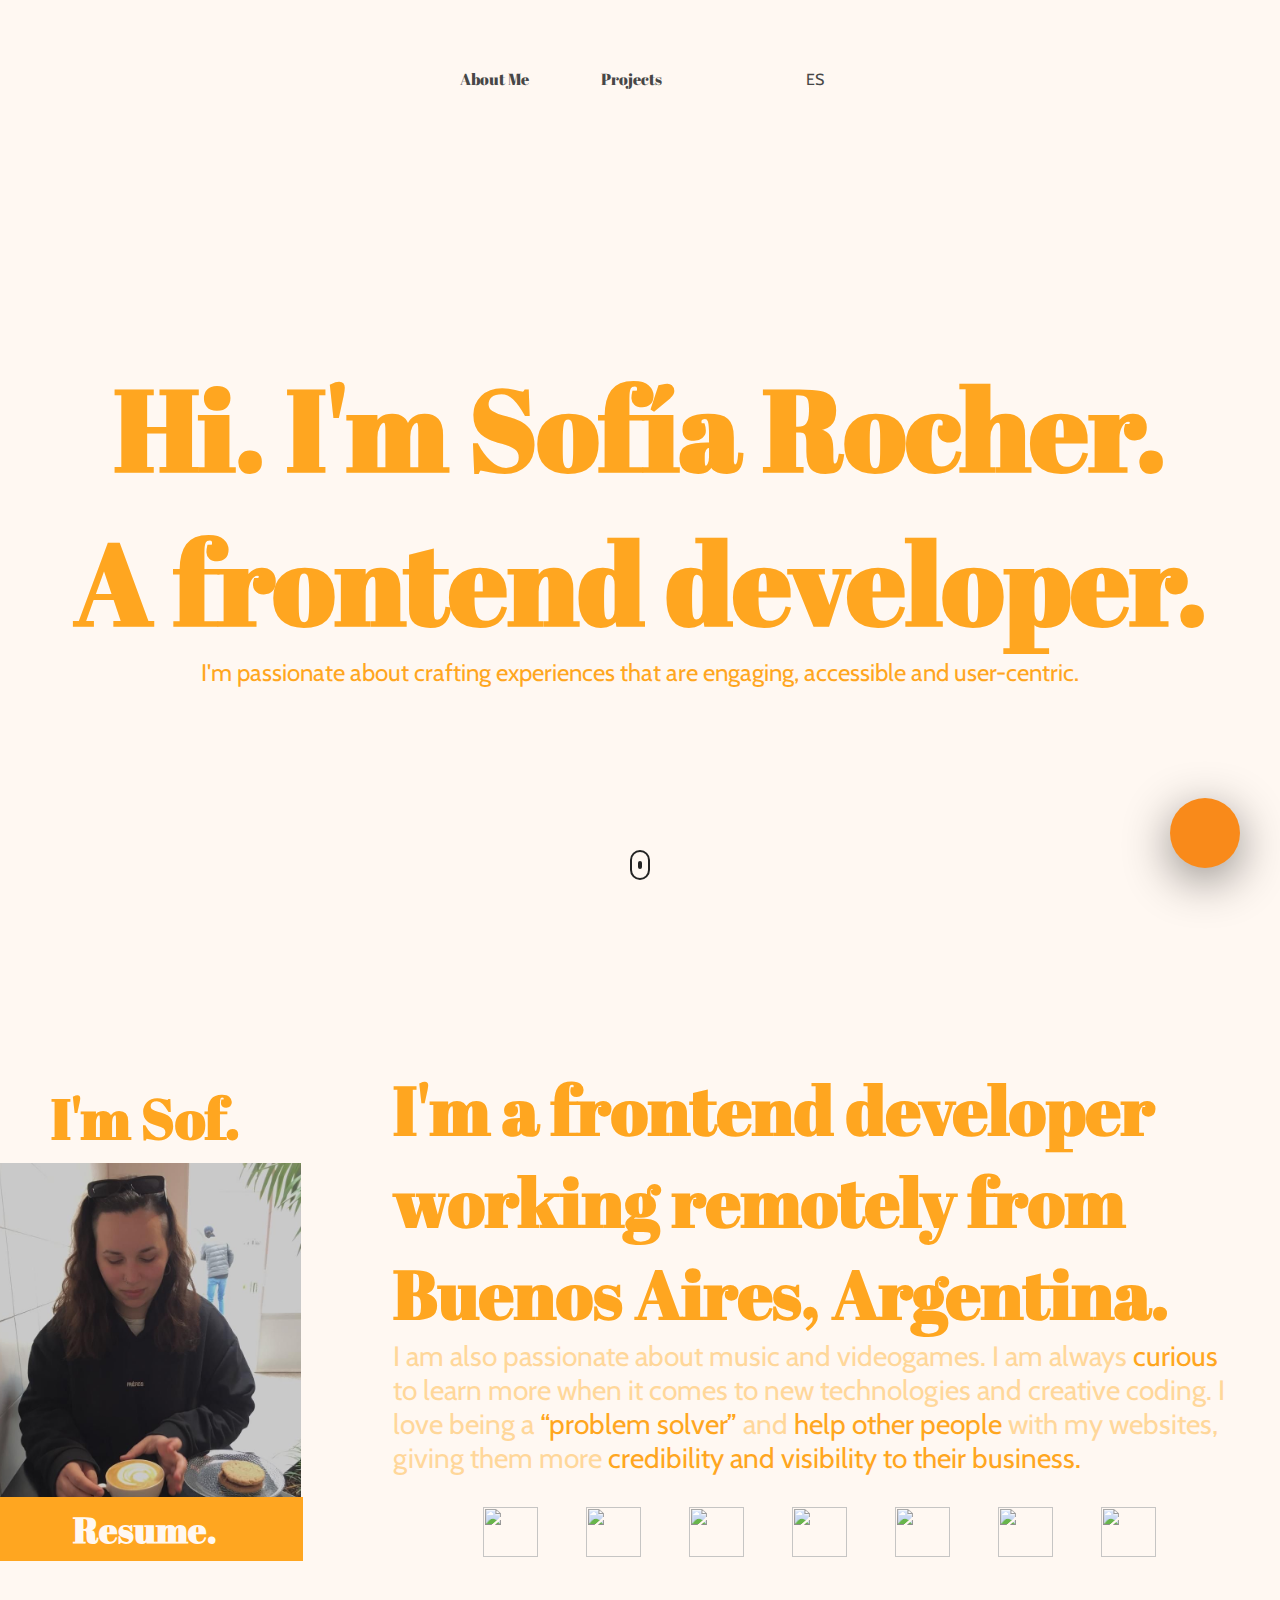
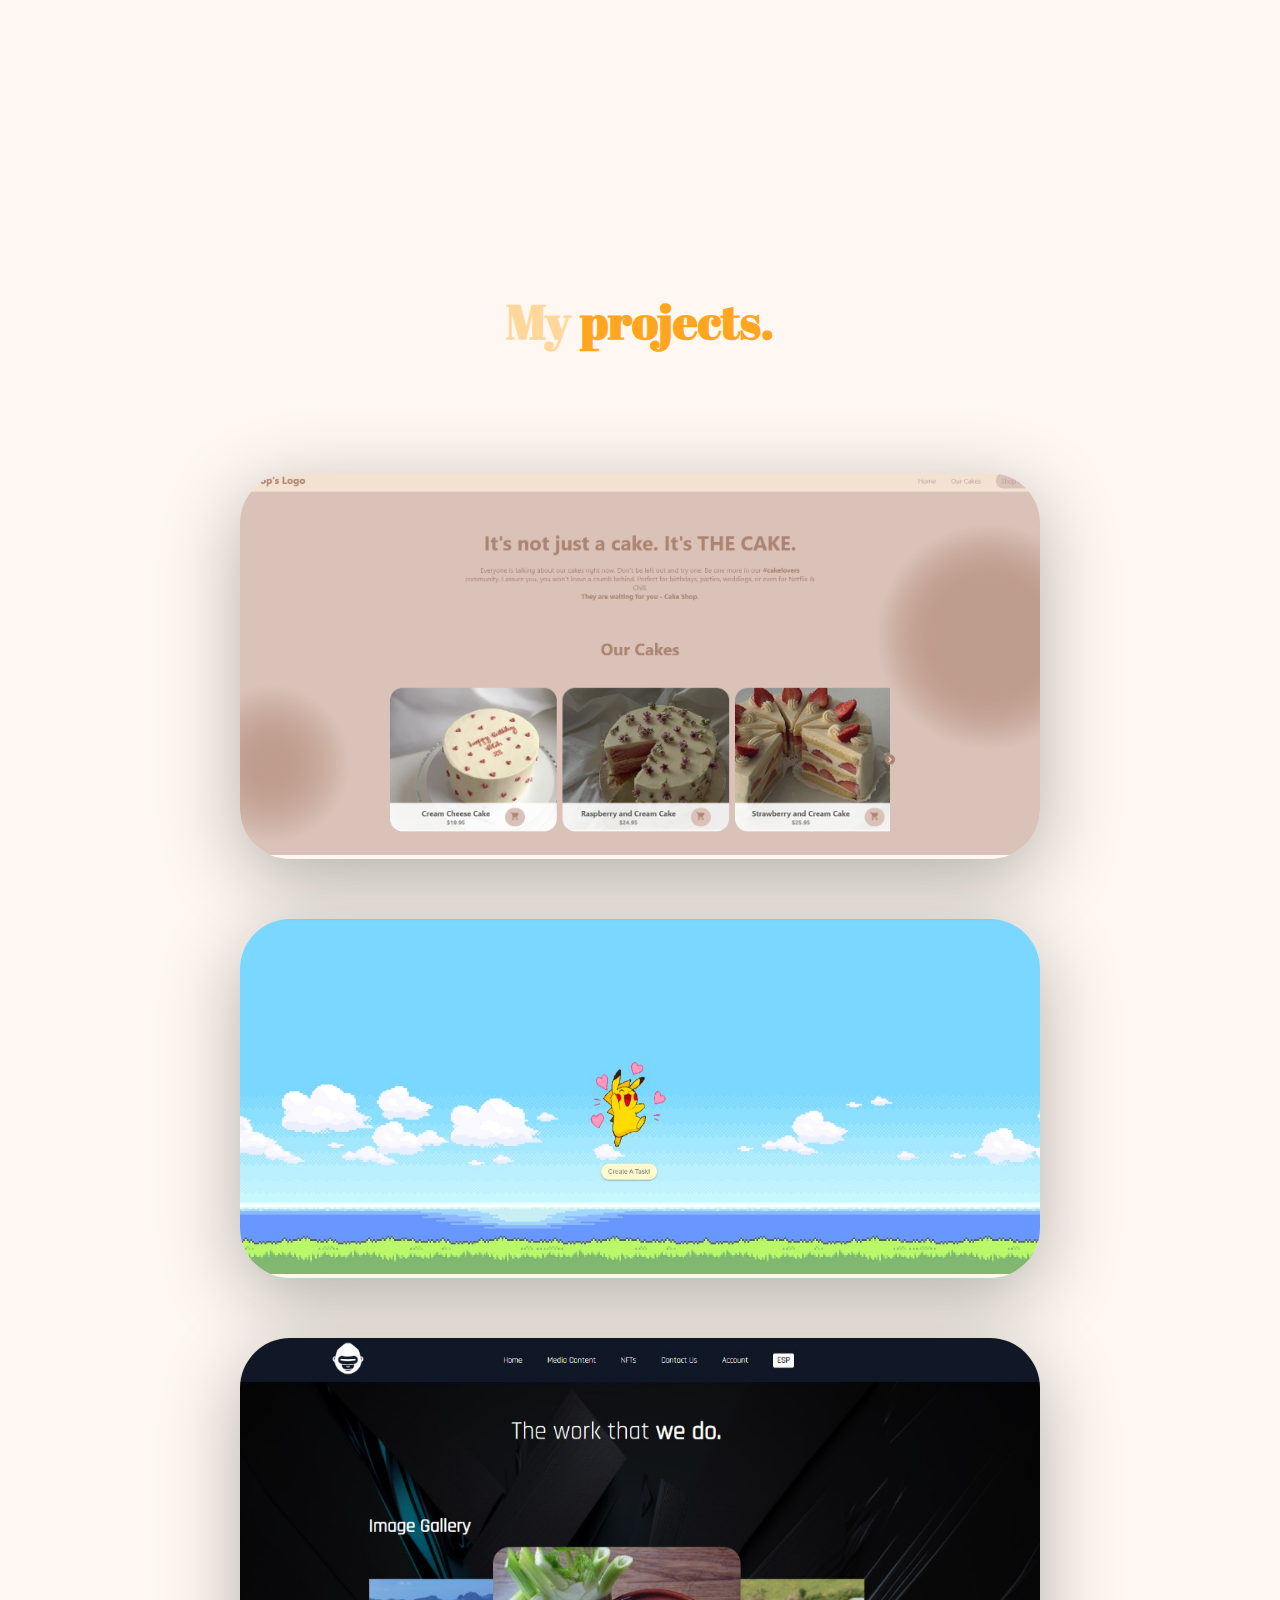
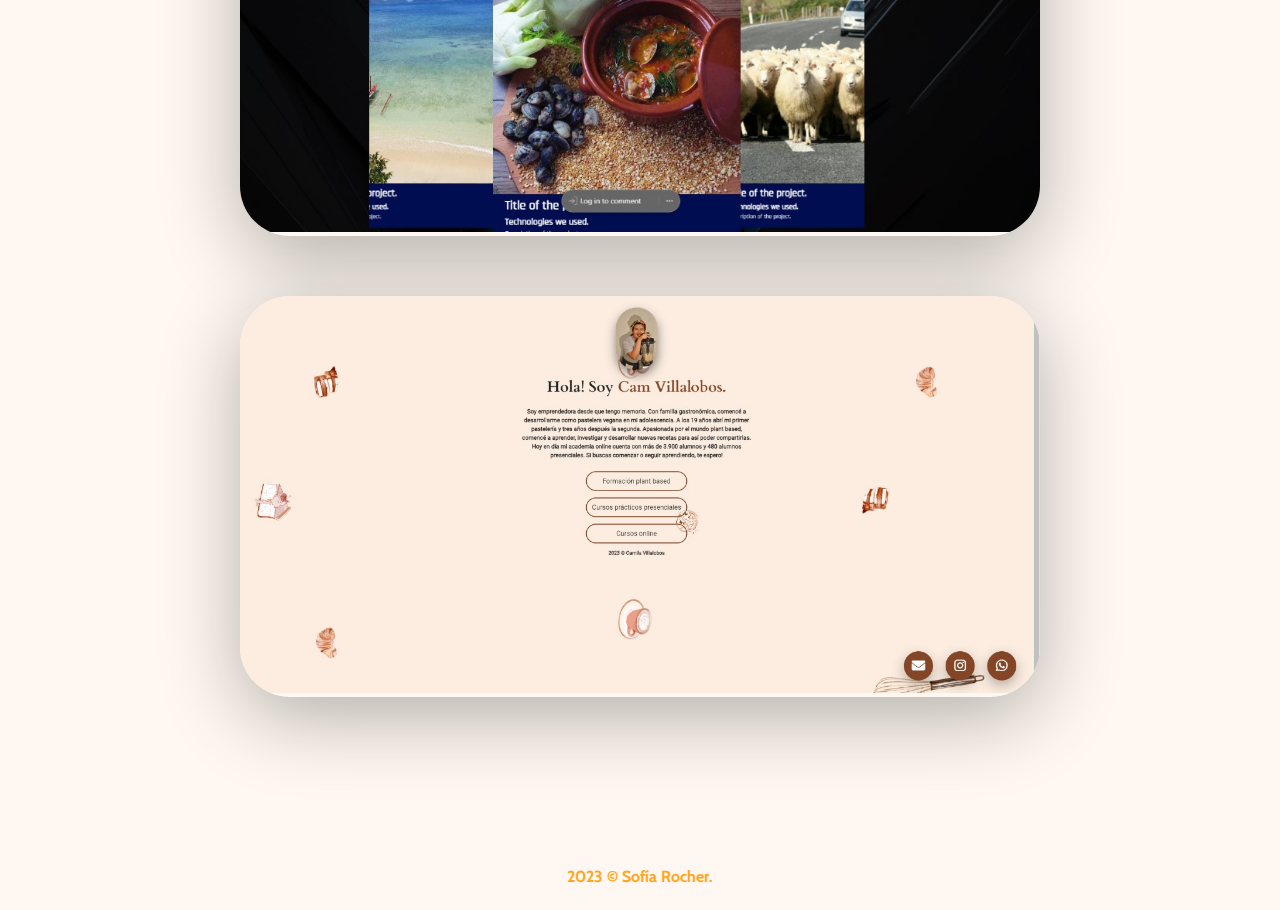
==== commit 2905743c: "added projects" ====
--- a/en.html
+++ b/en.html
@@ -8,6 +8,7 @@
     <link href="https://fonts.googleapis.com/css2?family=Abril+Fatface&display=swap" rel="stylesheet">
     <link rel="preconnect" href="https://fonts.googleapis.com">
     <link rel="preconnect" href="https://fonts.gstatic.com" crossorigin>
+    <link rel="icon" type="image/png" sizes="16x16" href="assets/favicon-16x16.png">
     <link href="https://fonts.googleapis.com/css2?family=Cabin&display=swap" rel="stylesheet">
     <script src="https://kit.fontawesome.com/5a0b75ca10.js" crossorigin="anonymous"></script>
     <link rel="stylesheet" href="styles.css">
@@ -161,8 +162,7 @@
                             <p class="project__description--para text">
                                 This is a e-commerce cake shop. I worked with a fake API for the cakes, and it has a dynamic slide with Javascript. 
                                 Deploy on Firebase.
-                                It's responsive.
-                                It's not done yet, I am working on the shop cart page.
+                                Responsive design.
                             </p>
                             <div class="project__description--links">
                                 <a href="https://github.com/sofiarocher/ecommerce-bakery" class="project__description--link">
@@ -190,7 +190,7 @@
                                 This is a pokemon task manager. The pokemons are loaded thanks to an API.
                                 You can create a task and delete it. 
                                 Deploy on Firebase.
-                                It's only for PC.
+                                Responsive design.
                             </p>
                             <div class="project__description--links">
                                 <a href="https://github.com/sofiarocher/my-pokemon" class="project__description--link">
@@ -205,23 +205,42 @@
                 </li>
                 <li class="project">
                     <div class="project__wrapper">
-                        <img src="assets/tesla-page.png" class="project__img" alt="">
-                        <div class="project__wrapper--bg"></div>
-                        <div class="project__description">
-                            <h3 class="project__description--title title">
-                                Tesla Clone
-                            </h3>
-                            <h4 class="project__description--sub-title text">
-                                 Html, CSS, Javascript, React
-                            </h4>
-                            <p class="project__description--para text">
-                                This is a clone from Tesla, it has authentication with firebase, you can create an account, sign in, log in and log out! It is responsive and it was made with HTML, CSS, JS and React. 
-                            </p>
-                            <div class="project__description--links">
-                                <a href="https://github.com/sofiarocher/teslaclone" class="project__description--link" target="_blank">
-                                    <i class="fab fa-github"></i>
-                                </a>
-                                <a href="https://teslaclone-sofiarocher.netlify.app/" class="project__description--link" target="_blank">
+                        <img src="assets/cybermonkeys.jpg" class="project__img" alt="">
+                        <div class="project__wrapper--bg"></div>
+                        <div class="project__description">
+                            <h3 class="project__description--title title">
+                                CyberMonkeys LLC
+                            </h3>
+                            <h4 class="project__description--sub-title text">
+                                 Typescript, Tailwind CSS, NextJS, i18n, Swiper.
+                            </h4>
+                            <p class="project__description--para text">
+                                Web of a client. I had to work with i18n to make a dynamic translate of all the web. Also improve the design and made a gallery "3D" with Swiper.
+                            </p>
+                            <div class="project__description--links">
+                                <a href="https://cybermonkeys-26hqpv9ul-cybermonkeys.vercel.app/media" class="project__description--link" target="_blank">
+                                    <i class="fas fa-link"></i>
+                                </a>
+                            </div>
+                        </div>
+                    </div>
+                </li>
+                <li class="project">
+                    <div class="project__wrapper">
+                        <img src="assets/cam.jpg" class="project__img" alt="">
+                        <div class="project__wrapper--bg"></div>
+                        <div class="project__description">
+                            <h3 class="project__description--title title">
+                                Camila Villalobos
+                            </h3>
+                            <h4 class="project__description--sub-title text">
+                                HTML, CSS, Javascript.
+                            </h4>
+                            <p class="project__description--para text">
+                                Web of a client. Web responsive similar to Linktree, dynamic background.
+                            </p>
+                            <div class="project__description--links">
+                                <a href="https://camvillalobos.netlify.app/" class="project__description--link" target="_blank">
                                     <i class="fas fa-link"></i>
                                 </a>
                             </div>
--- a/styles.css
+++ b/styles.css
@@ -403,7 +403,7 @@
 }
 
 .about__me {
-    padding-right: 90px;
+    margin-right: 90px;
 }
 
 .about__me--title {
@@ -707,8 +707,14 @@
     .about__text--para {
         font-size: 22px;
     }
-    .tech__stack--container{
-        max-width: 90px;
+    .tech__stack--container {
+        padding-top: 20px;
+    }
+    .tech__stack--img{
+      margin: 16px 12px;
+    }
+    .tech__stack--para {
+        font-size: 10px;
     }
     #projects {
         margin: 0 auto;
@@ -730,24 +736,54 @@
     .project__description--para {
         font-size: 16px;
     }
+    .footer__copy {
+        padding: 24px;
+    }
 }
 @media (max-width: 458px) {
+    
     .mail__btn {
         width: 40px;
         height: 40px;
         font-size: 20px;
-        right: 80px;
-    }
+        right: 45px;
+    }
+    .modal {
+        height: 600px;
+        width: 300px;
+    }
+    .modal--open .modal {
+        box-shadow: 0 10px 40px 0 rgb(0, 0, 0, 0.3);
+    }
+    .modal__title {
+        font-size: 24px;
+    }
+    .modal__sub-title {
+        font-size: 12px;
+    }
+    .modal__exit{
+        font-size: 24px;
+    }
+   .form__submit {
+    font-size: 16px;
+   }  
+   .form__item--label {
+    font-size: 12px;
+   }
     body {
-        max-width: 300px;
+       display: flex;
+       align-items: center;
+       justify-content: center;
+       flex-direction: column;
     }
    .navbar__container {
     display: flex;
     justify-content: center;
     align-items: center;
+    padding-right: 40px;
    }
    .navbar__container--links li{
-    padding-left: 16px;
+    margin-left: 16px;
    }
     .navbar__container--links a  {
         font-size: 12px;
@@ -758,25 +794,31 @@
     nav li:hover {
         transform: none;
     }
-    .home__title{
-        padding-left: 20px;
-    }
     .home__title--intro {
         font-size: 24px;
     }
     .home__para {
         font-size: 12px;
+        width: 300px;
     }
     .scroll {
         display: none;
+    }
+    #landing-page {
+        display: flex;
+        align-items: center;
+        justify-content: center;
     }
     #about {
         display: flex;
         flex-direction: column;
         align-items: center;
         justify-content: center;
-        padding-left: 100px;
-        height: 120vh;
+        width: 350px;
+        padding-right: 30px;
+    }
+    .about__me {
+        padding-left: 45px;
     }
     .about__me--title {
         font-size: 20px;
@@ -787,22 +829,23 @@
     }
     .about__me--text {
         font-size: 16px;
-        padding: 6px 29px;
+        background-color: #ffa620;
+        width: 150px;
+        height: 33px;
     }
     .about__me--links{
         font-size: 16px;
     }
     .about__text {
-        min-width: 300px;
-        max-width: 300px;
+        min-width: 230px;
         text-align: center;
-        padding-right: 90px;
     }
     .about__text--title {
         font-size: 20px;
     }
     .about__text--para {
         font-size: 12px;
+        padding-top: 8px;
     }
     .tech__stack--img img {
         width: 40px;
@@ -812,7 +855,7 @@
       font-size: 10px;
     }
     #projects {
-        margin-left:12px;
+        padding-top: 12px;
     }
     .project__title {
         font-size: 24px;
@@ -820,7 +863,10 @@
     .project__mobile {
         display: block;
         font-size: 10px;
-        padding: 12px;
+        width: 250px;
+    }
+    .project__list{
+        margin-top: -58px;
     }
     .project__img{
         width: 250px;
@@ -841,11 +887,11 @@
     .project__description--links i {
         font-size: 12px;
     }
-
     .footer__desc {
-        padding-bottom: 50px;
+        padding-bottom: 24px;
     }
     .footer__copy{
         font-size: 12px;
+        margin-left: 12px;
     }
 }